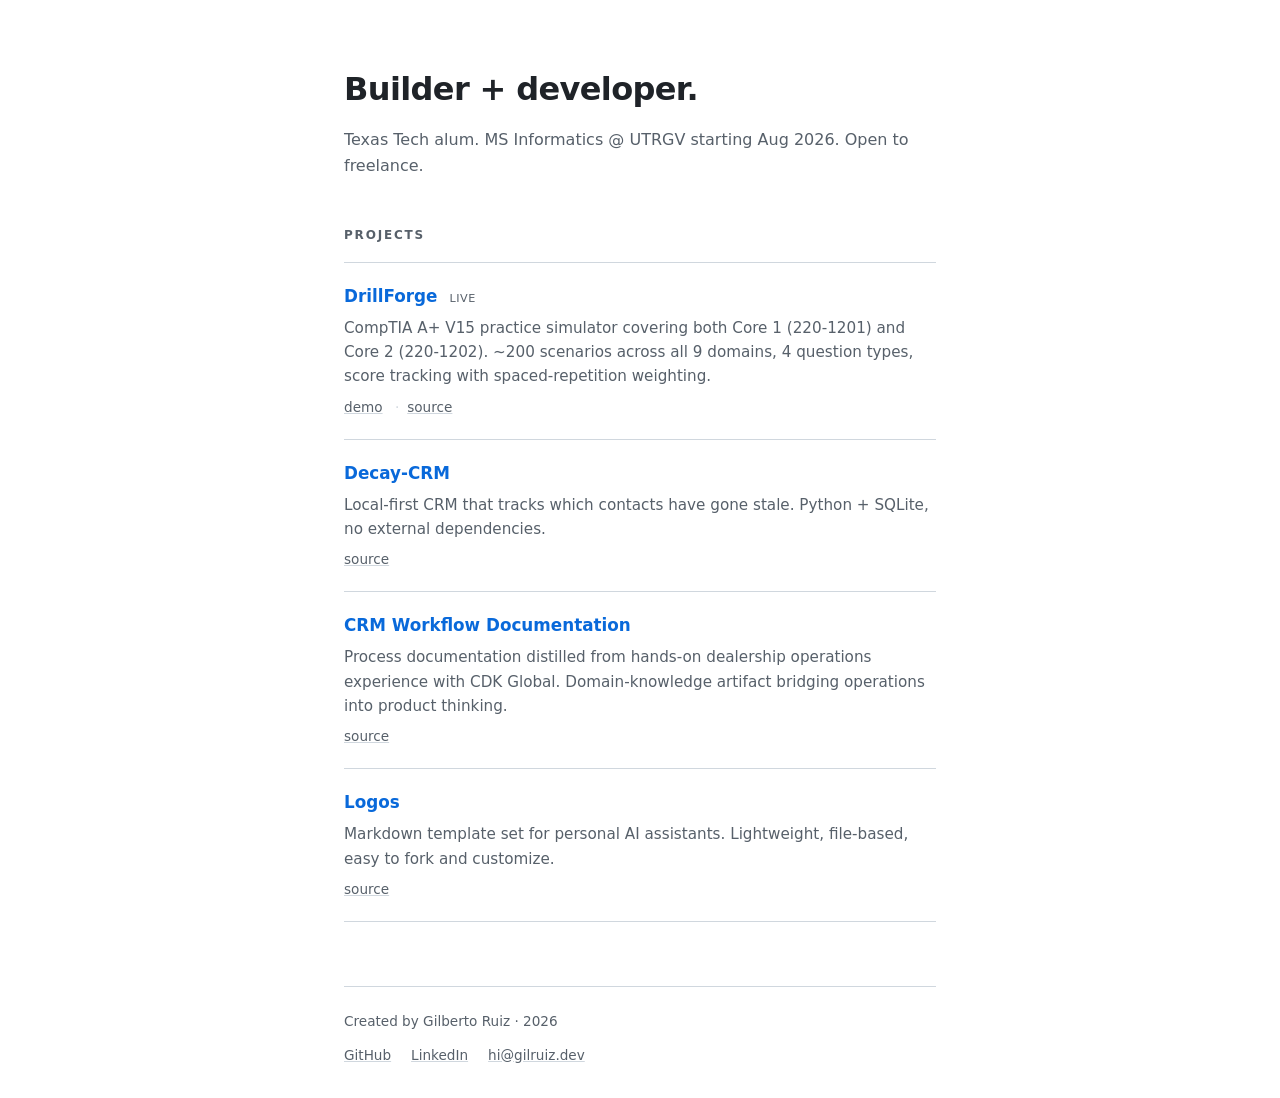
==== index.html @ 95b7a429 "initial gilruiz.dev portfolio landing page Single-file HTML, no build step. Lists 4 projects (DrillF" ====
<!DOCTYPE html>
<html lang="en">
<head>
  <meta charset="UTF-8" />
  <meta name="viewport" content="width=device-width, initial-scale=1.0" />
  <title>Gilberto Ruiz</title>
  <meta name="description" content="Builder + developer. Texas Tech alum. MS Informatics @ UTRGV starting Aug 2026." />
  <meta name="color-scheme" content="dark light" />
  <link rel="icon" href="data:image/svg+xml,<svg xmlns=%22http://www.w3.org/2000/svg%22 viewBox=%220 0 100 100%22><text y=%22.9em%22 font-size=%2290%22>◈</text></svg>" />
  <style>
    :root {
      --bg: #0d1117;
      --fg: #c9d1d9;
      --fg-dim: #8b949e;
      --fg-strong: #f0f6fc;
      --accent: #58a6ff;
      --border: #30363d;
    }
    * { box-sizing: border-box; }
    html { -webkit-font-smoothing: antialiased; -moz-osx-font-smoothing: grayscale; }
    body {
      margin: 0;
      background: var(--bg);
      color: var(--fg);
      font-family: -apple-system, BlinkMacSystemFont, "Segoe UI", system-ui, sans-serif;
      line-height: 1.6;
      min-height: 100vh;
    }
    main {
      max-width: 640px;
      margin: 0 auto;
      padding: 4rem 1.5rem 2rem;
    }
    header {
      margin-bottom: 3rem;
    }
    h1 {
      font-size: 2rem;
      margin: 0 0 0.75rem;
      letter-spacing: -0.02em;
      color: var(--fg-strong);
      font-weight: 600;
    }
    .bio {
      color: var(--fg-dim);
      margin: 0;
      font-size: 1rem;
    }
    h2 {
      font-size: 0.75rem;
      text-transform: uppercase;
      letter-spacing: 0.15em;
      color: var(--fg-dim);
      font-weight: 600;
      margin: 0 0 1rem;
    }
    .project-list {
      list-style: none;
      padding: 0;
      margin: 0;
    }
    .project {
      padding: 1.25rem 0;
      border-top: 1px solid var(--border);
    }
    .project:last-child { border-bottom: 1px solid var(--border); }
    .project-title {
      display: flex;
      align-items: baseline;
      gap: 0.75rem;
      flex-wrap: wrap;
    }
    .project-title a {
      color: var(--accent);
      text-decoration: none;
      font-weight: 600;
      font-size: 1.05rem;
    }
    .project-title a:hover { text-decoration: underline; }
    .project-tag {
      font-size: 0.7rem;
      color: var(--fg-dim);
      letter-spacing: 0.05em;
      text-transform: uppercase;
    }
    .project-desc {
      color: var(--fg-dim);
      font-size: 0.95rem;
      margin: 0.4rem 0 0.5rem;
    }
    .project-meta {
      font-size: 0.85rem;
      color: var(--fg-dim);
      margin: 0;
    }
    .project-meta a {
      color: var(--fg-dim);
      text-decoration: underline;
      text-decoration-color: var(--border);
    }
    .project-meta a:hover {
      color: var(--fg);
      text-decoration-color: var(--fg-dim);
    }
    .project-meta span + span::before {
      content: "·";
      margin: 0 0.5rem;
      color: var(--border);
    }
    footer {
      margin-top: 4rem;
      padding-top: 1.5rem;
      border-top: 1px solid var(--border);
      color: var(--fg-dim);
      font-size: 0.85rem;
    }
    .signature {
      margin: 0 0 0.75rem;
    }
    .links {
      display: flex;
      gap: 1.25rem;
      flex-wrap: wrap;
      margin: 0;
    }
    .links a {
      color: var(--fg-dim);
      text-decoration: underline;
      text-decoration-color: var(--border);
    }
    .links a:hover {
      color: var(--fg);
      text-decoration-color: var(--fg-dim);
    }
    @media (max-width: 480px) {
      main { padding: 3rem 1.25rem 2rem; }
      h1 { font-size: 1.625rem; }
    }
    @media (prefers-color-scheme: light) {
      :root {
        --bg: #ffffff;
        --fg: #24292f;
        --fg-dim: #57606a;
        --fg-strong: #1f2328;
        --accent: #0969da;
        --border: #d0d7de;
      }
    }
  </style>
</head>
<body>
  <main>
    <header>
      <h1>Builder + developer.</h1>
      <p class="bio">Texas Tech alum. MS Informatics @ UTRGV starting Aug 2026. Open to freelance.</p>
    </header>

    <section aria-labelledby="projects-heading">
      <h2 id="projects-heading">Projects</h2>
      <ul class="project-list">

        <li class="project">
          <div class="project-title">
            <a href="https://drill.gilruiz.dev">DrillForge</a>
            <span class="project-tag">live</span>
          </div>
          <p class="project-desc">CompTIA A+ V15 practice simulator covering both Core 1 (220-1201) and Core 2 (220-1202). ~200 scenarios across all 9 domains, 4 question types, score tracking with spaced-repetition weighting.</p>
          <p class="project-meta">
            <span><a href="https://drill.gilruiz.dev">demo</a></span>
            <span><a href="https://github.com/IGRGT/drillforge">source</a></span>
          </p>
        </li>

        <li class="project">
          <div class="project-title">
            <a href="https://github.com/IGRGT/decay-graph-crm">Decay-CRM</a>
          </div>
          <p class="project-desc">Local-first CRM that tracks which contacts have gone stale. Python + SQLite, no external dependencies.</p>
          <p class="project-meta">
            <span><a href="https://github.com/IGRGT/decay-graph-crm">source</a></span>
          </p>
        </li>

        <li class="project">
          <div class="project-title">
            <a href="https://github.com/IGRGT/crm-workflow-documentation">CRM Workflow Documentation</a>
          </div>
          <p class="project-desc">Process documentation distilled from hands-on dealership operations experience with CDK Global. Domain-knowledge artifact bridging operations into product thinking.</p>
          <p class="project-meta">
            <span><a href="https://github.com/IGRGT/crm-workflow-documentation">source</a></span>
          </p>
        </li>

        <li class="project">
          <div class="project-title">
            <a href="https://github.com/IGRGT/logos">Logos</a>
          </div>
          <p class="project-desc">Markdown template set for personal AI assistants. Lightweight, file-based, easy to fork and customize.</p>
          <p class="project-meta">
            <span><a href="https://github.com/IGRGT/logos">source</a></span>
          </p>
        </li>

      </ul>
    </section>

    <footer>
      <p class="signature">Created by Gilberto Ruiz · 2026</p>
      <p class="links">
        <a href="https://github.com/IGRGT">GitHub</a>
        <a href="https://www.linkedin.com/in/gilberto-r-475067355/">LinkedIn</a>
        <a href="mailto:hi@gilruiz.dev">hi@gilruiz.dev</a>
      </p>
    </footer>
  </main>
</body>
</html>
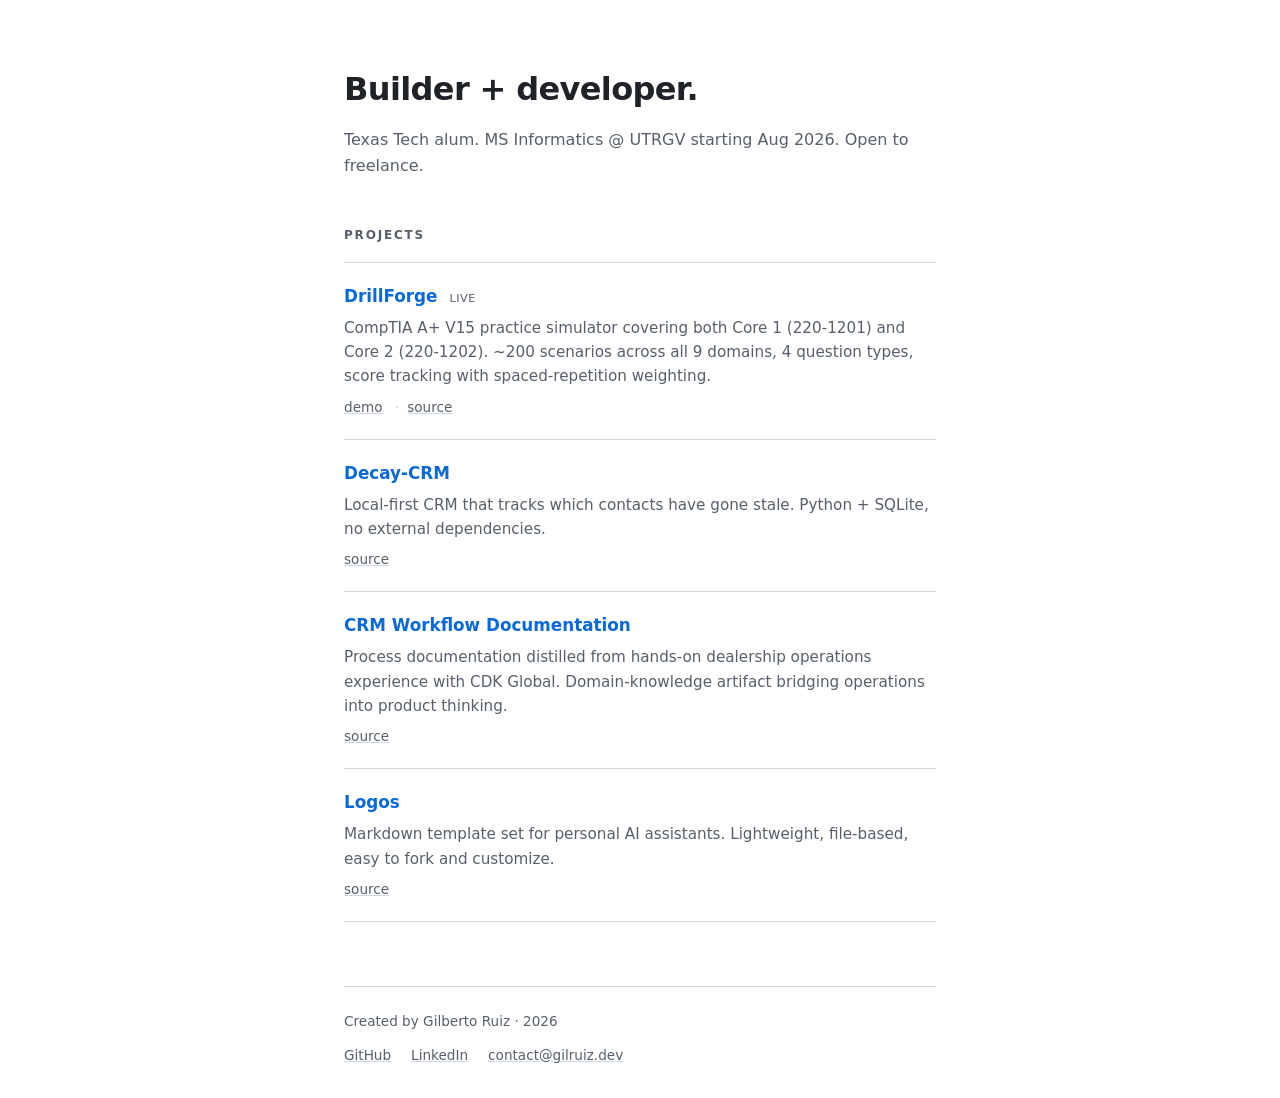
==== commit d386b369: "use contact@gilruiz.dev for portfolio contact link" ====
--- a/index.html
+++ b/index.html
@@ -209,7 +209,7 @@
       <p class="links">
         <a href="https://github.com/IGRGT">GitHub</a>
         <a href="https://www.linkedin.com/in/gilberto-r-475067355/">LinkedIn</a>
-        <a href="mailto:hi@gilruiz.dev">hi@gilruiz.dev</a>
+        <a href="mailto:contact@gilruiz.dev">contact@gilruiz.dev</a>
       </p>
     </footer>
   </main>
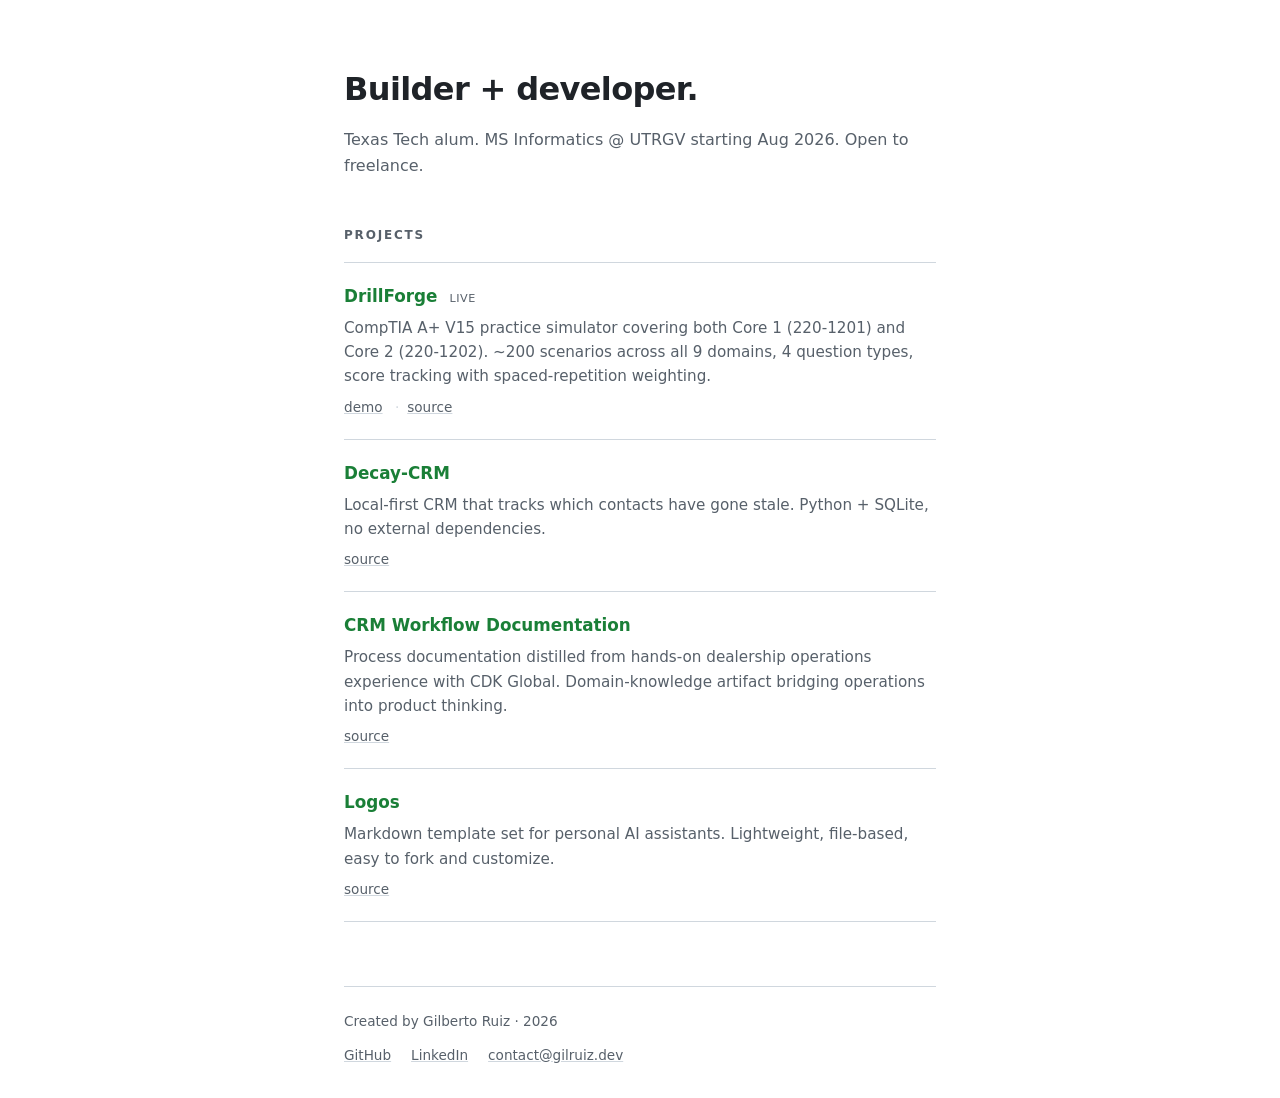
==== commit 71948c9b: "switch accent color to grass green" ====
--- a/index.html
+++ b/index.html
@@ -13,7 +13,7 @@
       --fg: #c9d1d9;
       --fg-dim: #8b949e;
       --fg-strong: #f0f6fc;
-      --accent: #58a6ff;
+      --accent: #3fb950;
       --border: #30363d;
     }
     * { box-sizing: border-box; }
@@ -142,7 +142,7 @@
         --fg: #24292f;
         --fg-dim: #57606a;
         --fg-strong: #1f2328;
-        --accent: #0969da;
+        --accent: #1a7f37;
         --border: #d0d7de;
       }
     }
@@ -161,12 +161,12 @@
 
         <li class="project">
           <div class="project-title">
-            <a href="https://drill.gilruiz.dev">DrillForge</a>
+            <a href="https://drillforge.gilruiz.dev">DrillForge</a>
             <span class="project-tag">live</span>
           </div>
           <p class="project-desc">CompTIA A+ V15 practice simulator covering both Core 1 (220-1201) and Core 2 (220-1202). ~200 scenarios across all 9 domains, 4 question types, score tracking with spaced-repetition weighting.</p>
           <p class="project-meta">
-            <span><a href="https://drill.gilruiz.dev">demo</a></span>
+            <span><a href="https://drillforge.gilruiz.dev">demo</a></span>
             <span><a href="https://github.com/IGRGT/drillforge">source</a></span>
           </p>
         </li>
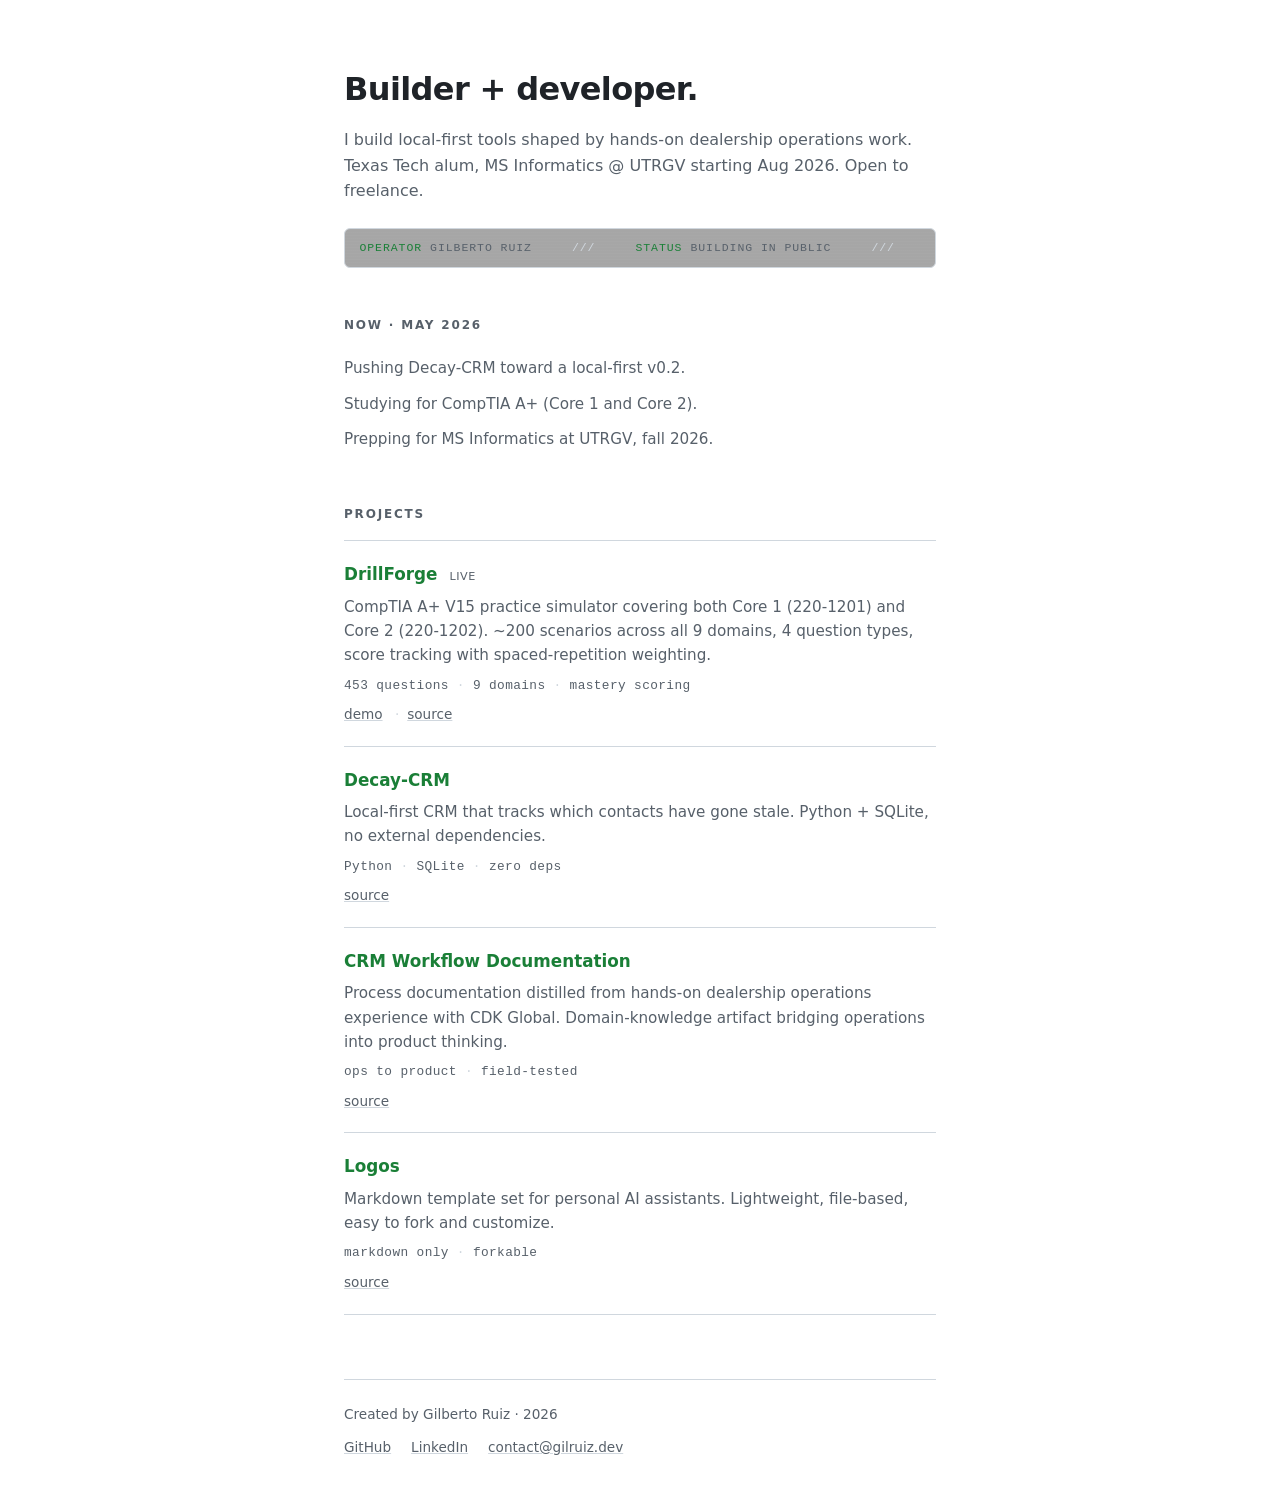
==== commit c8384957: "Add operator status strip under hero" ====
--- a/index.html
+++ b/index.html
@@ -107,6 +107,31 @@
       margin: 0 0.5rem;
       color: var(--border);
     }
+    .now {
+      margin-bottom: 3rem;
+    }
+    .now-list {
+      list-style: none;
+      padding: 0;
+      margin: 0;
+      color: var(--fg-dim);
+      font-size: 0.95rem;
+    }
+    .now-list li {
+      padding: 0.35rem 0;
+    }
+    .project-stats {
+      font-size: 0.8rem;
+      color: var(--fg-dim);
+      margin: 0.4rem 0 0.5rem;
+      font-family: ui-monospace, "SF Mono", Menlo, Consolas, monospace;
+      letter-spacing: 0.03em;
+    }
+    .project-stats span + span::before {
+      content: "·";
+      margin: 0 0.5rem;
+      color: var(--border);
+    }
     footer {
       margin-top: 4rem;
       padding-top: 1.5rem;
@@ -132,9 +157,57 @@
       color: var(--fg);
       text-decoration-color: var(--fg-dim);
     }
+    .operator-strip {
+      margin: 1.5rem 0 0;
+      padding: 0.6rem 0.9rem;
+      border: 1px solid var(--border);
+      border-radius: 6px;
+      background: rgba(0, 0, 0, 0.35);
+      overflow: hidden;
+      position: relative;
+      font-family: ui-monospace, "SF Mono", Menlo, Consolas, monospace;
+      font-size: 0.72rem;
+      letter-spacing: 0.08em;
+      text-transform: uppercase;
+      color: var(--fg-dim);
+    }
+    .operator-strip::before {
+      content: "";
+      position: absolute;
+      inset: 0;
+      background: repeating-linear-gradient(
+        to bottom,
+        rgba(255, 255, 255, 0.02) 0,
+        rgba(255, 255, 255, 0.02) 1px,
+        transparent 1px,
+        transparent 3px
+      );
+      pointer-events: none;
+    }
+    .operator-track {
+      display: inline-flex;
+      gap: 2.5rem;
+      white-space: nowrap;
+      animation: operator-drift 45s linear infinite;
+    }
+    .operator-strip .label {
+      color: var(--accent);
+      margin-right: 0.5rem;
+    }
+    .operator-strip .sep {
+      color: var(--border);
+    }
+    @keyframes operator-drift {
+      from { transform: translateX(0); }
+      to   { transform: translateX(-50%); }
+    }
+    @media (prefers-reduced-motion: reduce) {
+      .operator-track { animation: none; }
+    }
     @media (max-width: 480px) {
       main { padding: 3rem 1.25rem 2rem; }
       h1 { font-size: 1.625rem; }
+      .operator-strip { font-size: 0.66rem; }
     }
     @media (prefers-color-scheme: light) {
       :root {
@@ -152,8 +225,41 @@
   <main>
     <header>
       <h1>Builder + developer.</h1>
-      <p class="bio">Texas Tech alum. MS Informatics @ UTRGV starting Aug 2026. Open to freelance.</p>
+      <p class="bio">I build local-first tools shaped by hands-on dealership operations work. Texas Tech alum, MS Informatics @ UTRGV starting Aug 2026. Open to freelance.</p>
+      <div class="operator-strip" aria-label="Operator status">
+        <div class="operator-track">
+          <span><span class="label">Operator</span>Gilberto Ruiz</span>
+          <span class="sep">///</span>
+          <span><span class="label">Status</span>Building in public</span>
+          <span class="sep">///</span>
+          <span><span class="label">Focus</span>Decay-CRM</span>
+          <span class="sep">///</span>
+          <span><span class="label">Last ship</span>DrillForge</span>
+          <span class="sep">///</span>
+          <span><span class="label">Next</span>MS Informatics @ UTRGV</span>
+          <span class="sep">///</span>
+          <span><span class="label">Operator</span>Gilberto Ruiz</span>
+          <span class="sep">///</span>
+          <span><span class="label">Status</span>Building in public</span>
+          <span class="sep">///</span>
+          <span><span class="label">Focus</span>Decay-CRM</span>
+          <span class="sep">///</span>
+          <span><span class="label">Last ship</span>DrillForge</span>
+          <span class="sep">///</span>
+          <span><span class="label">Next</span>MS Informatics @ UTRGV</span>
+          <span class="sep">///</span>
+        </div>
+      </div>
     </header>
+
+    <section aria-labelledby="now-heading" class="now">
+      <h2 id="now-heading">Now · May 2026</h2>
+      <ul class="now-list">
+        <li>Pushing Decay-CRM toward a local-first v0.2.</li>
+        <li>Studying for CompTIA A+ (Core 1 and Core 2).</li>
+        <li>Prepping for MS Informatics at UTRGV, fall 2026.</li>
+      </ul>
+    </section>
 
     <section aria-labelledby="projects-heading">
       <h2 id="projects-heading">Projects</h2>
@@ -165,6 +271,9 @@
             <span class="project-tag">live</span>
           </div>
           <p class="project-desc">CompTIA A+ V15 practice simulator covering both Core 1 (220-1201) and Core 2 (220-1202). ~200 scenarios across all 9 domains, 4 question types, score tracking with spaced-repetition weighting.</p>
+          <p class="project-stats">
+            <span>453 questions</span><span>9 domains</span><span>mastery scoring</span>
+          </p>
           <p class="project-meta">
             <span><a href="https://drillforge.gilruiz.dev">demo</a></span>
             <span><a href="https://github.com/IGRGT/drillforge">source</a></span>
@@ -176,6 +285,9 @@
             <a href="https://github.com/IGRGT/decay-graph-crm">Decay-CRM</a>
           </div>
           <p class="project-desc">Local-first CRM that tracks which contacts have gone stale. Python + SQLite, no external dependencies.</p>
+          <p class="project-stats">
+            <span>Python</span><span>SQLite</span><span>zero deps</span>
+          </p>
           <p class="project-meta">
             <span><a href="https://github.com/IGRGT/decay-graph-crm">source</a></span>
           </p>
@@ -186,6 +298,9 @@
             <a href="https://github.com/IGRGT/crm-workflow-documentation">CRM Workflow Documentation</a>
           </div>
           <p class="project-desc">Process documentation distilled from hands-on dealership operations experience with CDK Global. Domain-knowledge artifact bridging operations into product thinking.</p>
+          <p class="project-stats">
+            <span>ops to product</span><span>field-tested</span>
+          </p>
           <p class="project-meta">
             <span><a href="https://github.com/IGRGT/crm-workflow-documentation">source</a></span>
           </p>
@@ -196,6 +311,9 @@
             <a href="https://github.com/IGRGT/logos">Logos</a>
           </div>
           <p class="project-desc">Markdown template set for personal AI assistants. Lightweight, file-based, easy to fork and customize.</p>
+          <p class="project-stats">
+            <span>markdown only</span><span>forkable</span>
+          </p>
           <p class="project-meta">
             <span><a href="https://github.com/IGRGT/logos">source</a></span>
           </p>
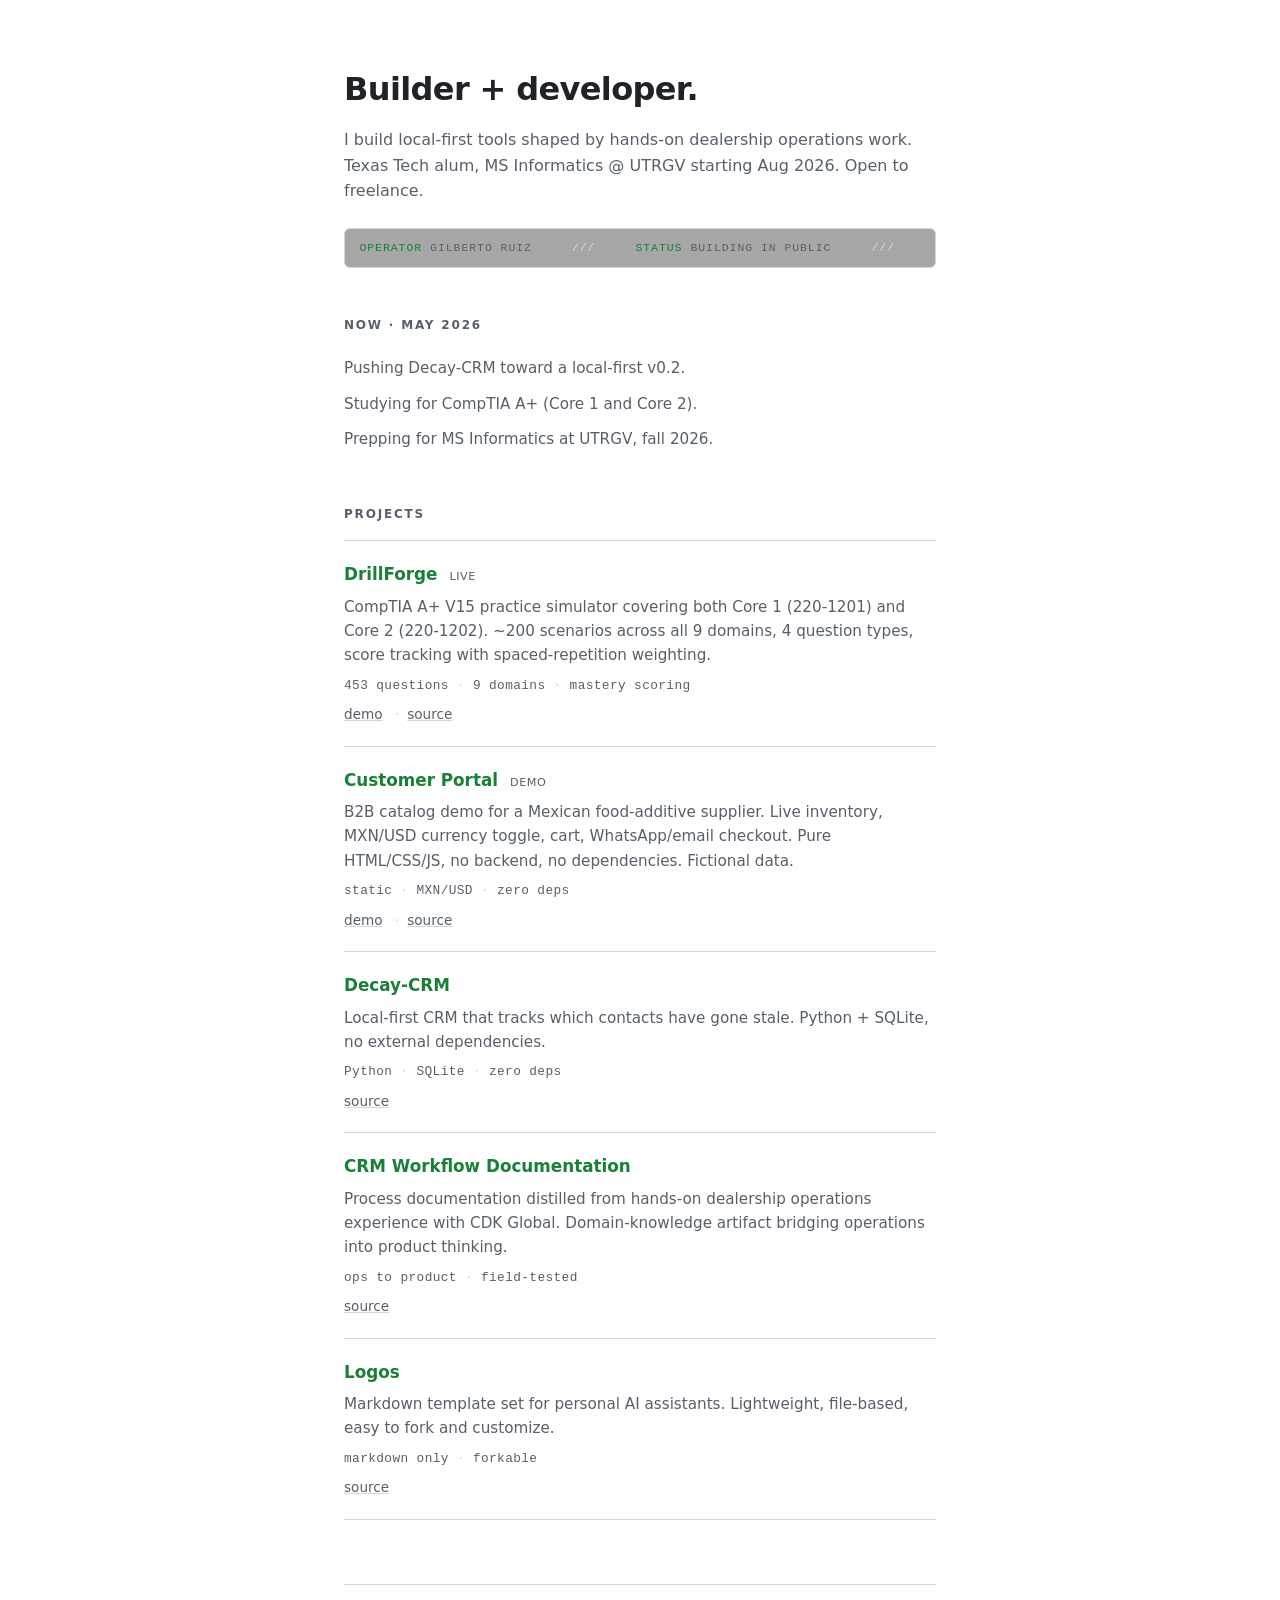
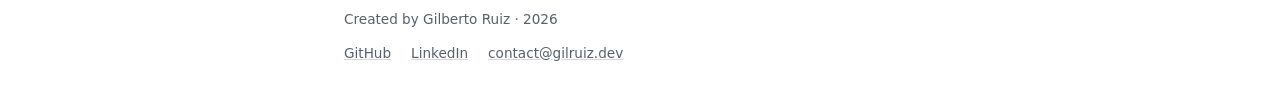
==== commit 7556b80e: "Add Customer Portal demo as a project entry Static B2B catalog with cart, MXN/USD currency toggle, a" ====
--- a/index.html
+++ b/index.html
@@ -282,6 +282,21 @@
 
         <li class="project">
           <div class="project-title">
+            <a href="/portal-demo/">Customer Portal</a>
+            <span class="project-tag">demo</span>
+          </div>
+          <p class="project-desc">B2B catalog demo for a Mexican food-additive supplier. Live inventory, MXN/USD currency toggle, cart, WhatsApp/email checkout. Pure HTML/CSS/JS, no backend, no dependencies. Fictional data.</p>
+          <p class="project-stats">
+            <span>static</span><span>MXN/USD</span><span>zero deps</span>
+          </p>
+          <p class="project-meta">
+            <span><a href="/portal-demo/">demo</a></span>
+            <span><a href="https://github.com/IGRGT/gilruiz-dev/tree/main/portal-demo">source</a></span>
+          </p>
+        </li>
+
+        <li class="project">
+          <div class="project-title">
             <a href="https://github.com/IGRGT/decay-graph-crm">Decay-CRM</a>
           </div>
           <p class="project-desc">Local-first CRM that tracks which contacts have gone stale. Python + SQLite, no external dependencies.</p>
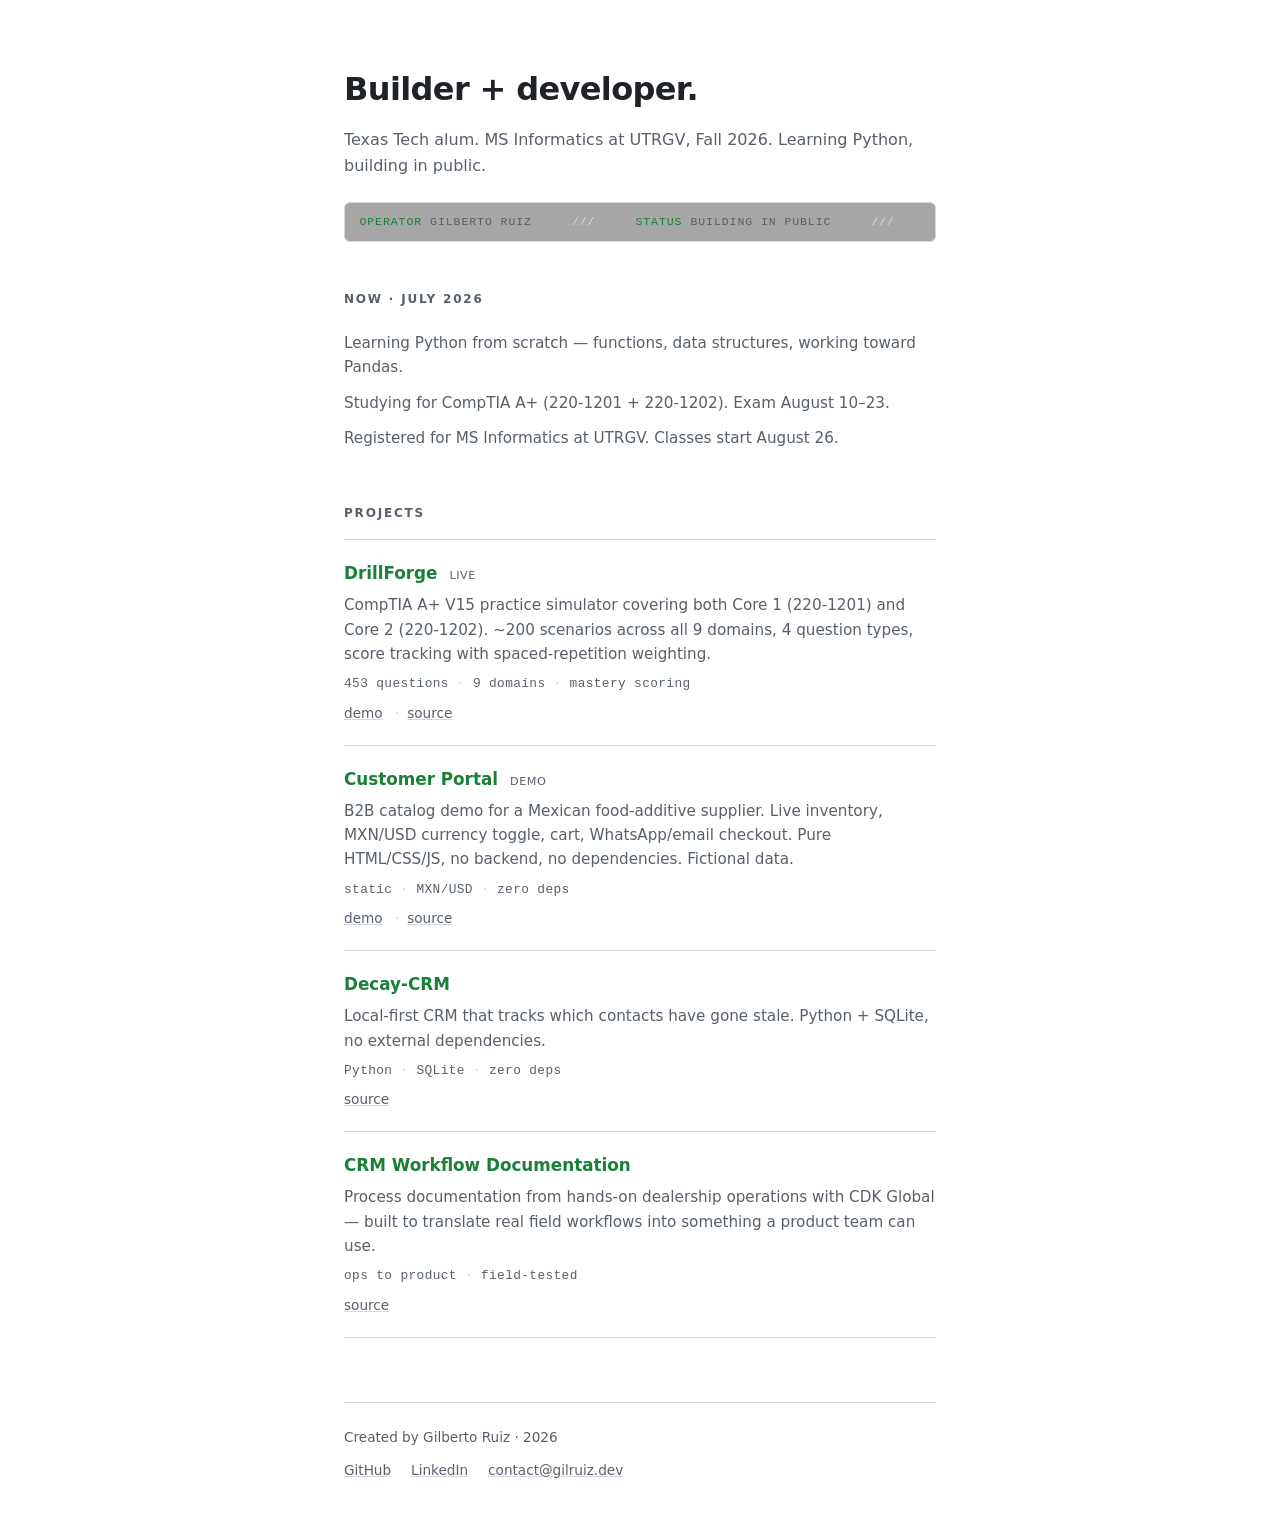
==== commit 81348f2f: "Update portfolio — July 2026 state, remove Logos, fix bio and Now section" ====
--- a/index.html
+++ b/index.html
@@ -225,39 +225,39 @@
   <main>
     <header>
       <h1>Builder + developer.</h1>
-      <p class="bio">I build local-first tools shaped by hands-on dealership operations work. Texas Tech alum, MS Informatics @ UTRGV starting Aug 2026. Open to freelance.</p>
+      <p class="bio">Texas Tech alum. MS Informatics at UTRGV, Fall 2026. Learning Python, building in public.</p>
       <div class="operator-strip" aria-label="Operator status">
         <div class="operator-track">
           <span><span class="label">Operator</span>Gilberto Ruiz</span>
           <span class="sep">///</span>
           <span><span class="label">Status</span>Building in public</span>
           <span class="sep">///</span>
-          <span><span class="label">Focus</span>Decay-CRM</span>
+          <span><span class="label">Focus</span>python-journey</span>
           <span class="sep">///</span>
           <span><span class="label">Last ship</span>DrillForge</span>
           <span class="sep">///</span>
-          <span><span class="label">Next</span>MS Informatics @ UTRGV</span>
+          <span><span class="label">Next</span>UTRGV Fall 2026 · starts Aug 26</span>
           <span class="sep">///</span>
           <span><span class="label">Operator</span>Gilberto Ruiz</span>
           <span class="sep">///</span>
           <span><span class="label">Status</span>Building in public</span>
           <span class="sep">///</span>
-          <span><span class="label">Focus</span>Decay-CRM</span>
+          <span><span class="label">Focus</span>python-journey</span>
           <span class="sep">///</span>
           <span><span class="label">Last ship</span>DrillForge</span>
           <span class="sep">///</span>
-          <span><span class="label">Next</span>MS Informatics @ UTRGV</span>
+          <span><span class="label">Next</span>UTRGV Fall 2026 · starts Aug 26</span>
           <span class="sep">///</span>
         </div>
       </div>
     </header>
 
     <section aria-labelledby="now-heading" class="now">
-      <h2 id="now-heading">Now · May 2026</h2>
+      <h2 id="now-heading">Now · July 2026</h2>
       <ul class="now-list">
-        <li>Pushing Decay-CRM toward a local-first v0.2.</li>
-        <li>Studying for CompTIA A+ (Core 1 and Core 2).</li>
-        <li>Prepping for MS Informatics at UTRGV, fall 2026.</li>
+        <li>Learning Python from scratch — functions, data structures, working toward Pandas.</li>
+        <li>Studying for CompTIA A+ (220-1201 + 220-1202). Exam August 10–23.</li>
+        <li>Registered for MS Informatics at UTRGV. Classes start August 26.</li>
       </ul>
     </section>
 
@@ -312,7 +312,7 @@
           <div class="project-title">
             <a href="https://github.com/IGRGT/crm-workflow-documentation">CRM Workflow Documentation</a>
           </div>
-          <p class="project-desc">Process documentation distilled from hands-on dealership operations experience with CDK Global. Domain-knowledge artifact bridging operations into product thinking.</p>
+          <p class="project-desc">Process documentation from hands-on dealership operations with CDK Global — built to translate real field workflows into something a product team can use.</p>
           <p class="project-stats">
             <span>ops to product</span><span>field-tested</span>
           </p>
@@ -321,18 +321,6 @@
           </p>
         </li>
 
-        <li class="project">
-          <div class="project-title">
-            <a href="https://github.com/IGRGT/logos">Logos</a>
-          </div>
-          <p class="project-desc">Markdown template set for personal AI assistants. Lightweight, file-based, easy to fork and customize.</p>
-          <p class="project-stats">
-            <span>markdown only</span><span>forkable</span>
-          </p>
-          <p class="project-meta">
-            <span><a href="https://github.com/IGRGT/logos">source</a></span>
-          </p>
-        </li>
 
       </ul>
     </section>
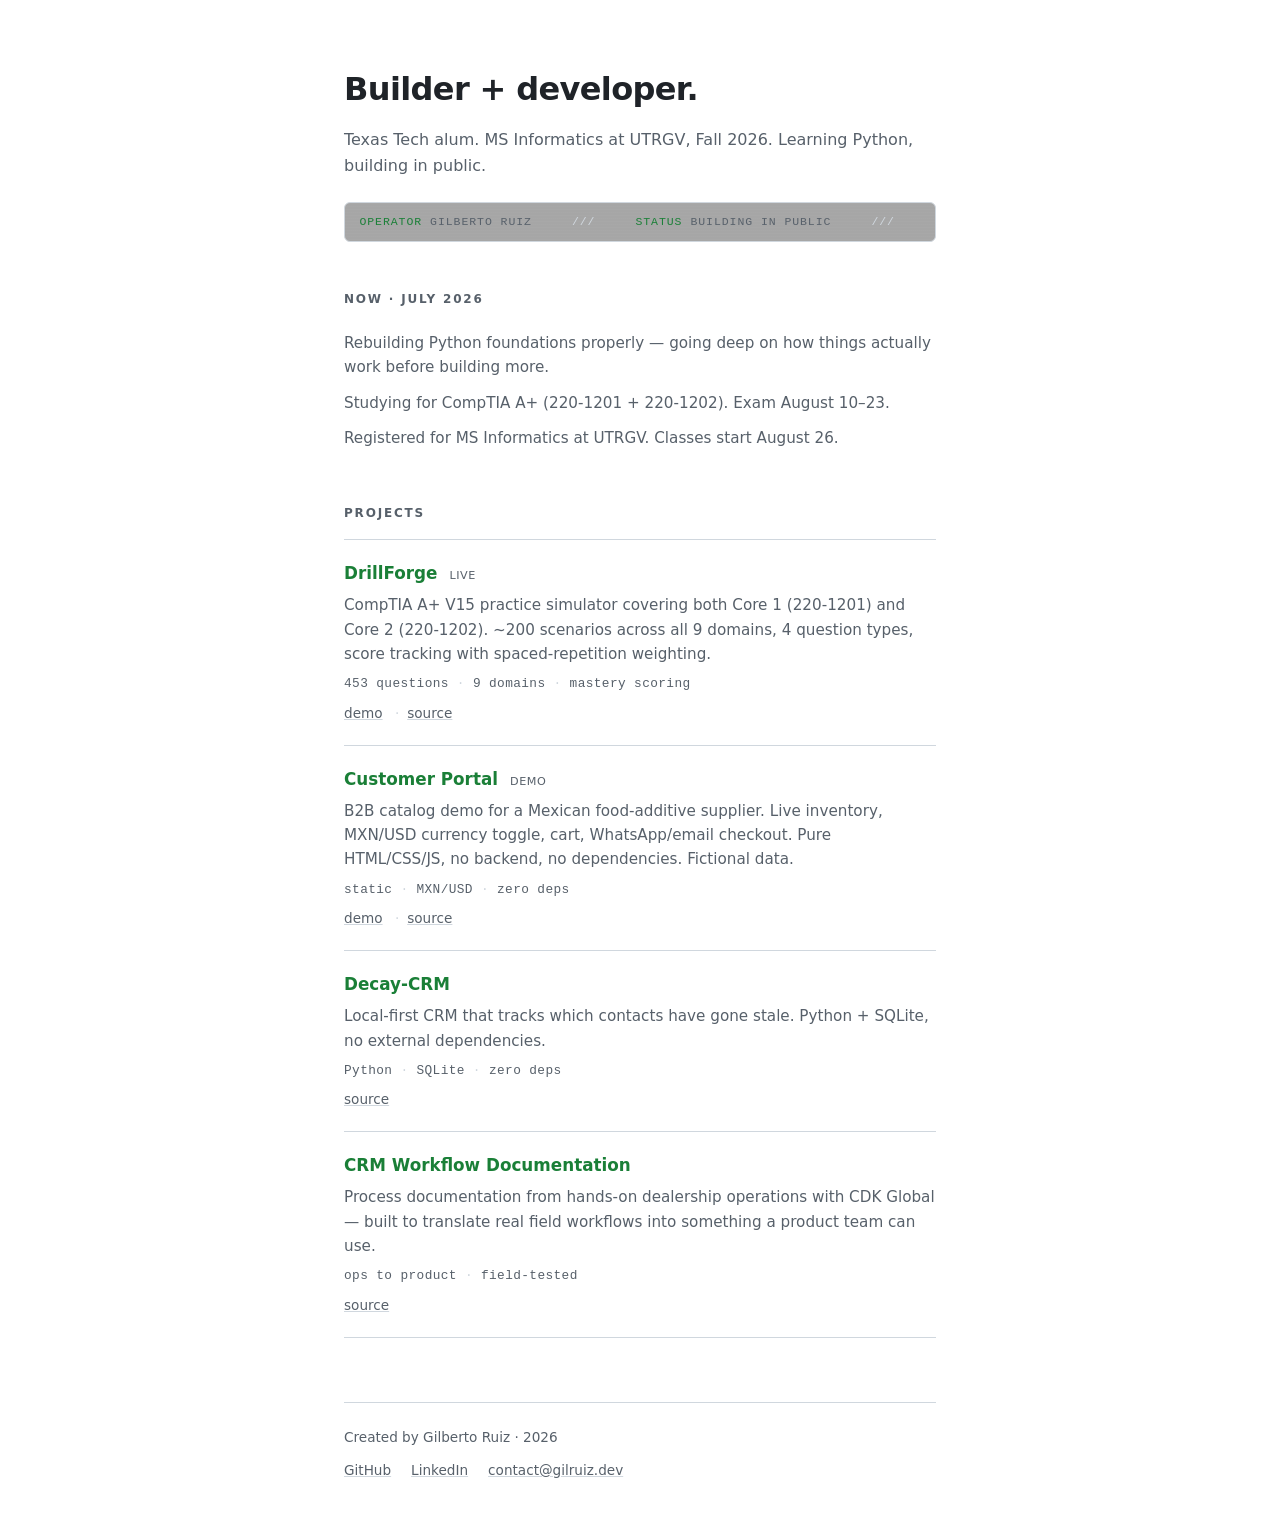
==== commit d026bcc8: "Fix Now section — honest foundations framing" ====
--- a/index.html
+++ b/index.html
@@ -255,7 +255,7 @@
     <section aria-labelledby="now-heading" class="now">
       <h2 id="now-heading">Now · July 2026</h2>
       <ul class="now-list">
-        <li>Learning Python from scratch — functions, data structures, working toward Pandas.</li>
+        <li>Rebuilding Python foundations properly — going deep on how things actually work before building more.</li>
         <li>Studying for CompTIA A+ (220-1201 + 220-1202). Exam August 10–23.</li>
         <li>Registered for MS Informatics at UTRGV. Classes start August 26.</li>
       </ul>
